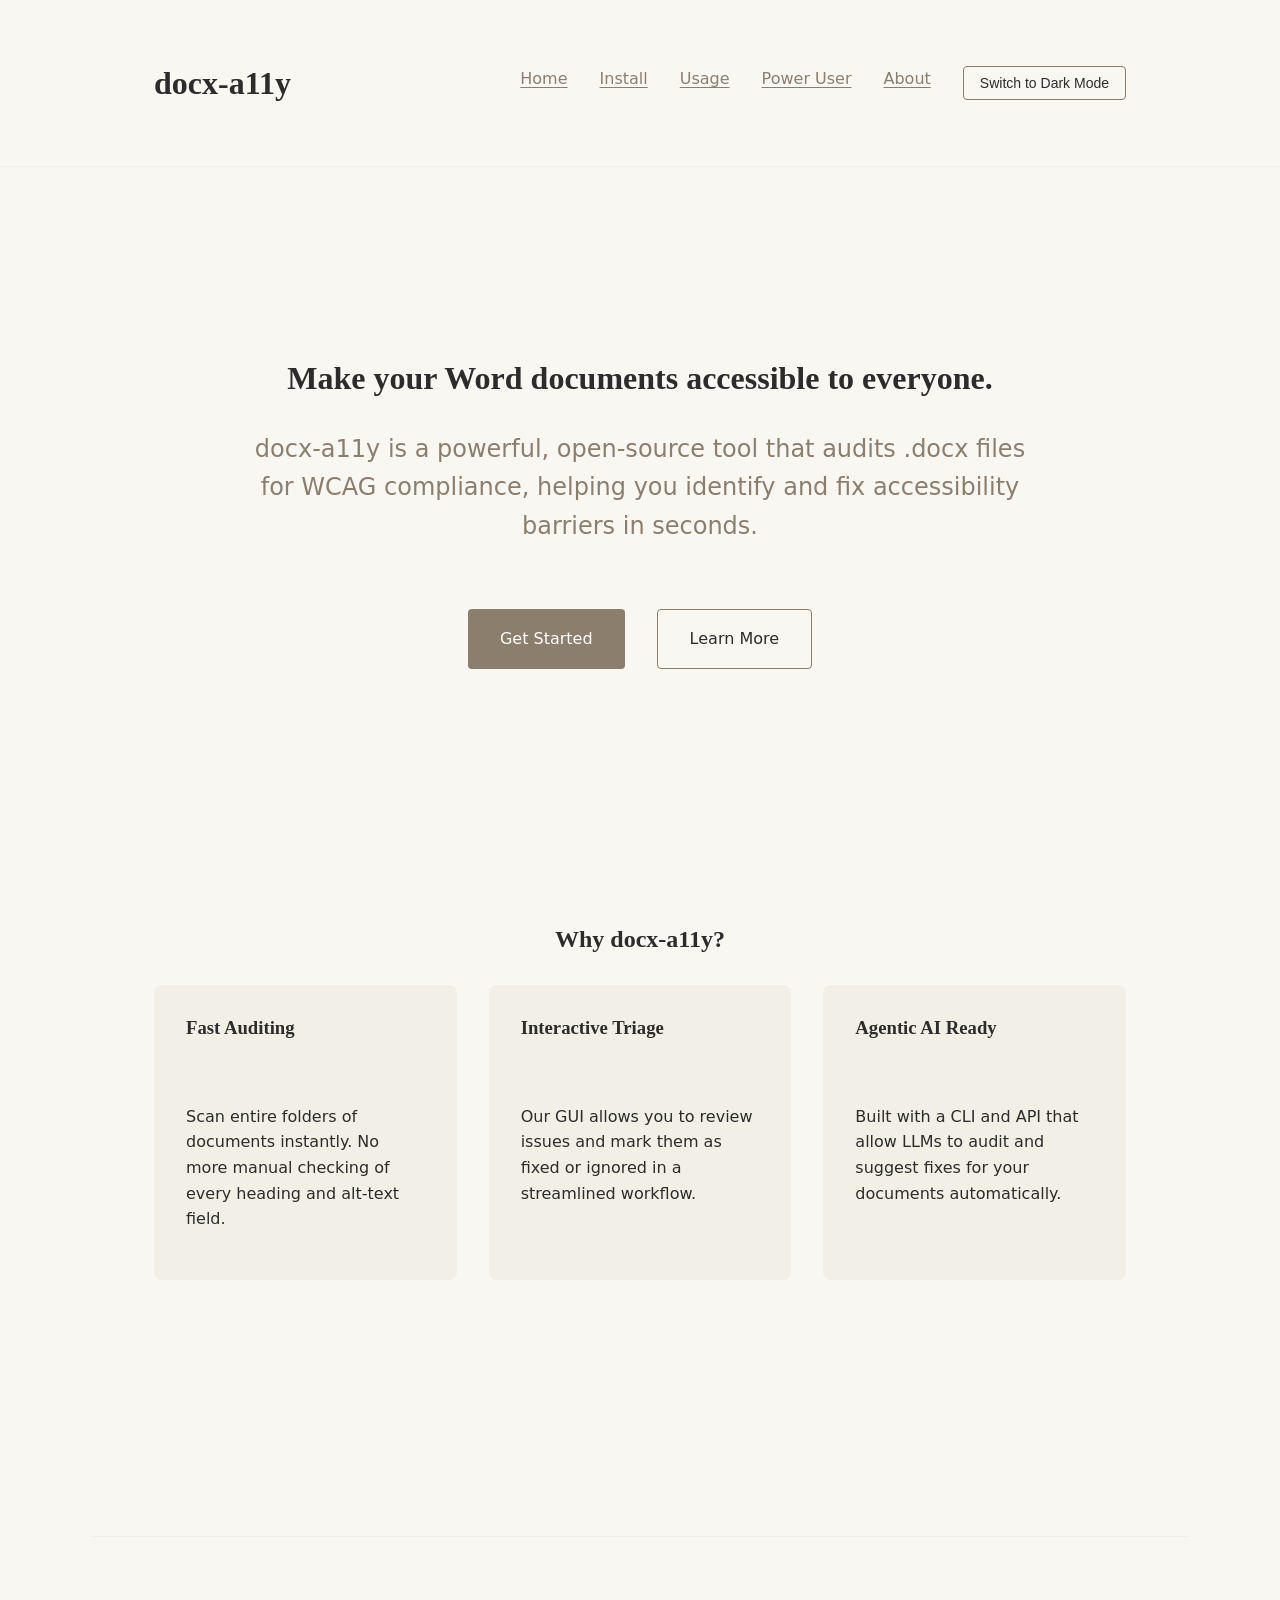
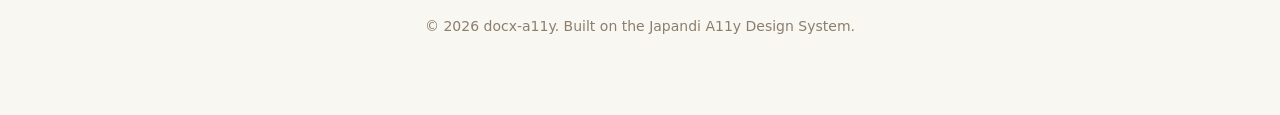
==== docs/index.html @ 51110c8d "feat: implement accessible documentation website" ====
<!DOCTYPE html>
<html lang="en">
<head>
  <meta charset="UTF-8">
  <meta name="viewport" content="width=device-width, initial-scale=1.0">
  <title>docx-a11y | Accessible Word Documents</title>
  <link rel="stylesheet" href="css/base.css">
  <link rel="stylesheet" href="css/layout.css">
  <link rel="stylesheet" href="css/modules.css">
</head>
<body>
  <header class="l-header">
    <div class="l-container l-header__nav">
      <h1 style="margin: 0;">docx-a11y</h1>
      <nav aria-label="Main Navigation">
        <ul class="l-header__links">
          <li><a href="index.html" aria-current="page">Home</a></li>
          <li><a href="install.html">Install</a></li>
          <li><a href="usage.html">Usage</a></li>
          <li><a href="power-user.html">Power User</a></li>
          <li><a href="about.html">About</a></li>
          <li><button id="theme-toggle" class="mod-theme-toggle" aria-pressed="false">Toggle Dark Mode</button></li>
        </ul>
      </nav>
    </div>
  </header>

  <main class="l-container">
    <section class="l-section" style="text-align: center; max-width: 800px; margin: 0 auto;">
      <h2 style="font-size: var(--sys-font-size-xl);">Make your Word documents accessible to everyone.</h2>
      <p style="font-size: var(--sys-font-size-lg); color: var(--sys-color-text-muted);">
        docx-a11y is a powerful, open-source tool that audits .docx files for WCAG compliance, 
        helping you identify and fix accessibility barriers in seconds.
      </p>
      <div style="display: flex; gap: var(--sys-space-md); justify-content: center; margin-top: var(--sys-space-lg);">
        <a href="install.html" class="mod-button">Get Started</a>
        <a href="about.html" class="mod-button" style="background-color: transparent; color: var(--sys-color-text-main); border: 1px solid var(--sys-color-text-muted);">Learn More</a>
      </div>
    </section>

    <section class="l-section">
      <h2 style="text-align: center;">Why docx-a11y?</h2>
      <div class="l-grid">
        <div class="mod-card">
          <h3>Fast Auditing</h3>
          <p>Scan entire folders of documents instantly. No more manual checking of every heading and alt-text field.</p>
        </div>
        <div class="mod-card">
          <h3>Interactive Triage</h3>
          <p>Our GUI allows you to review issues and mark them as fixed or ignored in a streamlined workflow.</p>
        </div>
        <div class="mod-card">
          <h3>Agentic AI Ready</h3>
          <p>Built with a CLI and API that allow LLMs to audit and suggest fixes for your documents automatically.</p>
        </div>
      </div>
    </section>
  </main>

  <footer class="l-footer l-container">
    <p>&copy; 2026 docx-a11y. Built on the Japandi A11y Design System.</p>
  </footer>

  <script src="js/theme.js"></script>
</body>
</html>
---- docs/css/base.css ----
/* 
  SMACSS: Base
  Derived from Japandi A11y Design System (DTS 2025.10)
*/

:root {
  /* Palette - Light Mode */
  --color-linen: #F9F7F2;
  --color-muted-linen: #F2EFE6;
  --color-charcoal: #2C2C2C;
  --color-muted-oak: #8C7E6D;
  
  /* Palette - Dark Mode */
  --color-deep-charcoal: #1A1A1A;
  --color-dark-muted: #252525;
  --color-soft-cream: #E5E2DA;
  --color-pale-oak: #B5A695;

  /* Semantic Tokens - Light (Default) */
  --sys-color-bg-primary: var(--color-linen);
  --sys-color-bg-surface: var(--color-muted-linen);
  --sys-color-text-main: var(--color-charcoal);
  --sys-color-text-muted: var(--color-muted-oak);
  --sys-color-accent: var(--color-muted-oak);

  /* Typography */
  --sys-font-family-sans: system-ui, -apple-system, BlinkMacSystemFont, "Segoe UI", Roboto, Helvetica, Arial, sans-serif;
  --sys-font-family-serif: Georgia, "Times New Roman", serif;
  --sys-font-size-base: 1rem;
  --sys-font-size-sm: 0.875rem;
  --sys-font-size-md: 1.25rem;
  --sys-font-size-lg: 1.5rem;
  --sys-font-size-xl: 2rem;
  --sys-line-height-body: 1.6;
  --sys-line-height-heading: 1.2;
  --sys-font-weight-regular: 400;
  --sys-font-weight-medium: 500;
  --sys-font-weight-bold: 700;

  /* Spacing */
  --sys-space-base: 0.5rem;
  --sys-space-xs: calc(var(--sys-space-base) * 1);
  --sys-space-sm: calc(var(--sys-space-base) * 2);
  --sys-space-md: calc(var(--sys-space-base) * 4);
  --sys-space-lg: calc(var(--sys-space-base) * 8);
  --sys-space-xl: calc(var(--sys-space-base) * 16);

  /* Borders */
  --sys-radius-sm: 4px;
  --sys-radius-md: 8px;
  --sys-radius-lg: 16px;
}

/* Dark Mode Overrides */
[data-theme="dark"] {
  --sys-color-bg-primary: var(--color-deep-charcoal);
  --sys-color-bg-surface: var(--color-dark-muted);
  --sys-color-text-main: var(--color-soft-cream);
  --sys-color-text-muted: var(--color-pale-oak);
  --sys-color-accent: var(--color-pale-oak);
}

/* Basic Reset */
*, *::before, *::after {
  box-sizing: border-box;
}

body {
  margin: 0;
  padding: 0;
  font-family: var(--sys-font-family-sans);
  font-size: var(--sys-font-size-base);
  line-height: var(--sys-line-height-body);
  background-color: var(--sys-color-bg-primary);
  color: var(--sys-color-text-main);
  transition: background-color 0.3s ease, color 0.3s ease;
}

h1, h2, h3, h4, h5, h6 {
  font-family: var(--sys-font-family-serif);
  line-height: var(--sys-line-height-heading);
  margin-top: 0;
  margin-bottom: var(--sys-space-md);
}

a {
  color: var(--sys-color-accent);
  text-decoration: underline;
  text-underline-offset: 3px;
}

a:focus-visible, 
button:focus-visible {
  outline: 3px solid var(--sys-color-accent);
  outline-offset: 2px;
}
---- docs/css/layout.css ----
/* 
  SMACSS: Layout
*/

.l-container {
  max-width: 1100px;
  margin: 0 auto;
  padding: 0 var(--sys-space-lg);
}

.l-header {
  padding: var(--sys-space-lg) 0;
  border-bottom: 1px solid var(--sys-color-bg-surface);
  margin-bottom: var(--sys-space-lg);
}

.l-header__nav {
  display: flex;
  justify-content: space-between;
  align-items: center;
}

.l-header__links {
  display: flex;
  gap: var(--sys-space-md);
  list-style: none;
  margin: 0;
  padding: 0;
}

.l-footer {
  margin-top: var(--sys-space-xl);
  padding: var(--sys-space-lg) 0;
  border-top: 1px solid var(--sys-color-bg-surface);
  text-align: center;
  font-size: var(--sys-font-size-sm);
  color: var(--sys-color-text-muted);
}

.l-grid {
  display: grid;
  grid-template-columns: repeat(auto-fill, minmax(300px, 1fr));
  gap: var(--sys-space-md);
}

.l-section {
  padding: var(--sys-space-xl) 0;
}
---- docs/css/modules.css ----
/* 
  SMACSS: Modules
*/

.mod-card {
  background-color: var(--sys-color-bg-surface);
  border-radius: var(--sys-radius-md);
  padding: var(--sys-space-md);
  display: flex;
  flex-direction: column;
  gap: var(--sys-space-sm);
  transition: transform 0.2s ease;
}

.mod-card:hover {
  transform: translateY(-4px);
}

.mod-button {
  display: inline-flex;
  align-items: center;
  justify-content: center;
  padding: var(--sys-space-sm) var(--sys-space-md);
  background-color: var(--sys-color-accent);
  color: white;
  border: none;
  border-radius: var(--sys-radius-sm);
  cursor: pointer;
  font-weight: var(--sys-font-weight-medium);
  text-decoration: none;
  transition: opacity 0.2s ease;
}

.mod-button:hover {
  opacity: 0.9;
}

.mod-code-block {
  background-color: var(--color-deep-charcoal);
  color: var(--color-soft-cream);
  padding: var(--sys-space-md);
  border-radius: var(--sys-radius-sm);
  font-family: monospace;
  overflow-x: auto;
  margin: var(--sys-space-md) 0;
}

.mod-alert {
  padding: var(--sys-space-md);
  border-left: 4px solid var(--sys-color-accent);
  background-color: var(--sys-color-bg-surface);
  margin: var(--sys-space-md) 0;
  border-radius: 0 var(--sys-radius-sm) var(--sys-radius-sm) 0;
}

.mod-table {
  width: 100%;
  border-collapse: collapse;
  margin: var(--sys-space-md) 0;
}

.mod-table th, .mod-table td {
  text-align: left;
  padding: var(--sys-space-sm);
  border-bottom: 1px solid var(--sys-color-bg-surface);
}

.mod-table th {
  font-weight: var(--sys-font-weight-bold);
  background-color: var(--sys-color-bg-surface);
}

.mod-theme-toggle {
  background: none;
  border: 1px solid var(--sys-color-text-muted);
  color: var(--sys-color-text-main);
  padding: var(--sys-space-xs) var(--sys-space-sm);
  border-radius: var(--sys-radius-sm);
  cursor: pointer;
  font-size: var(--sys-font-size-sm);
}
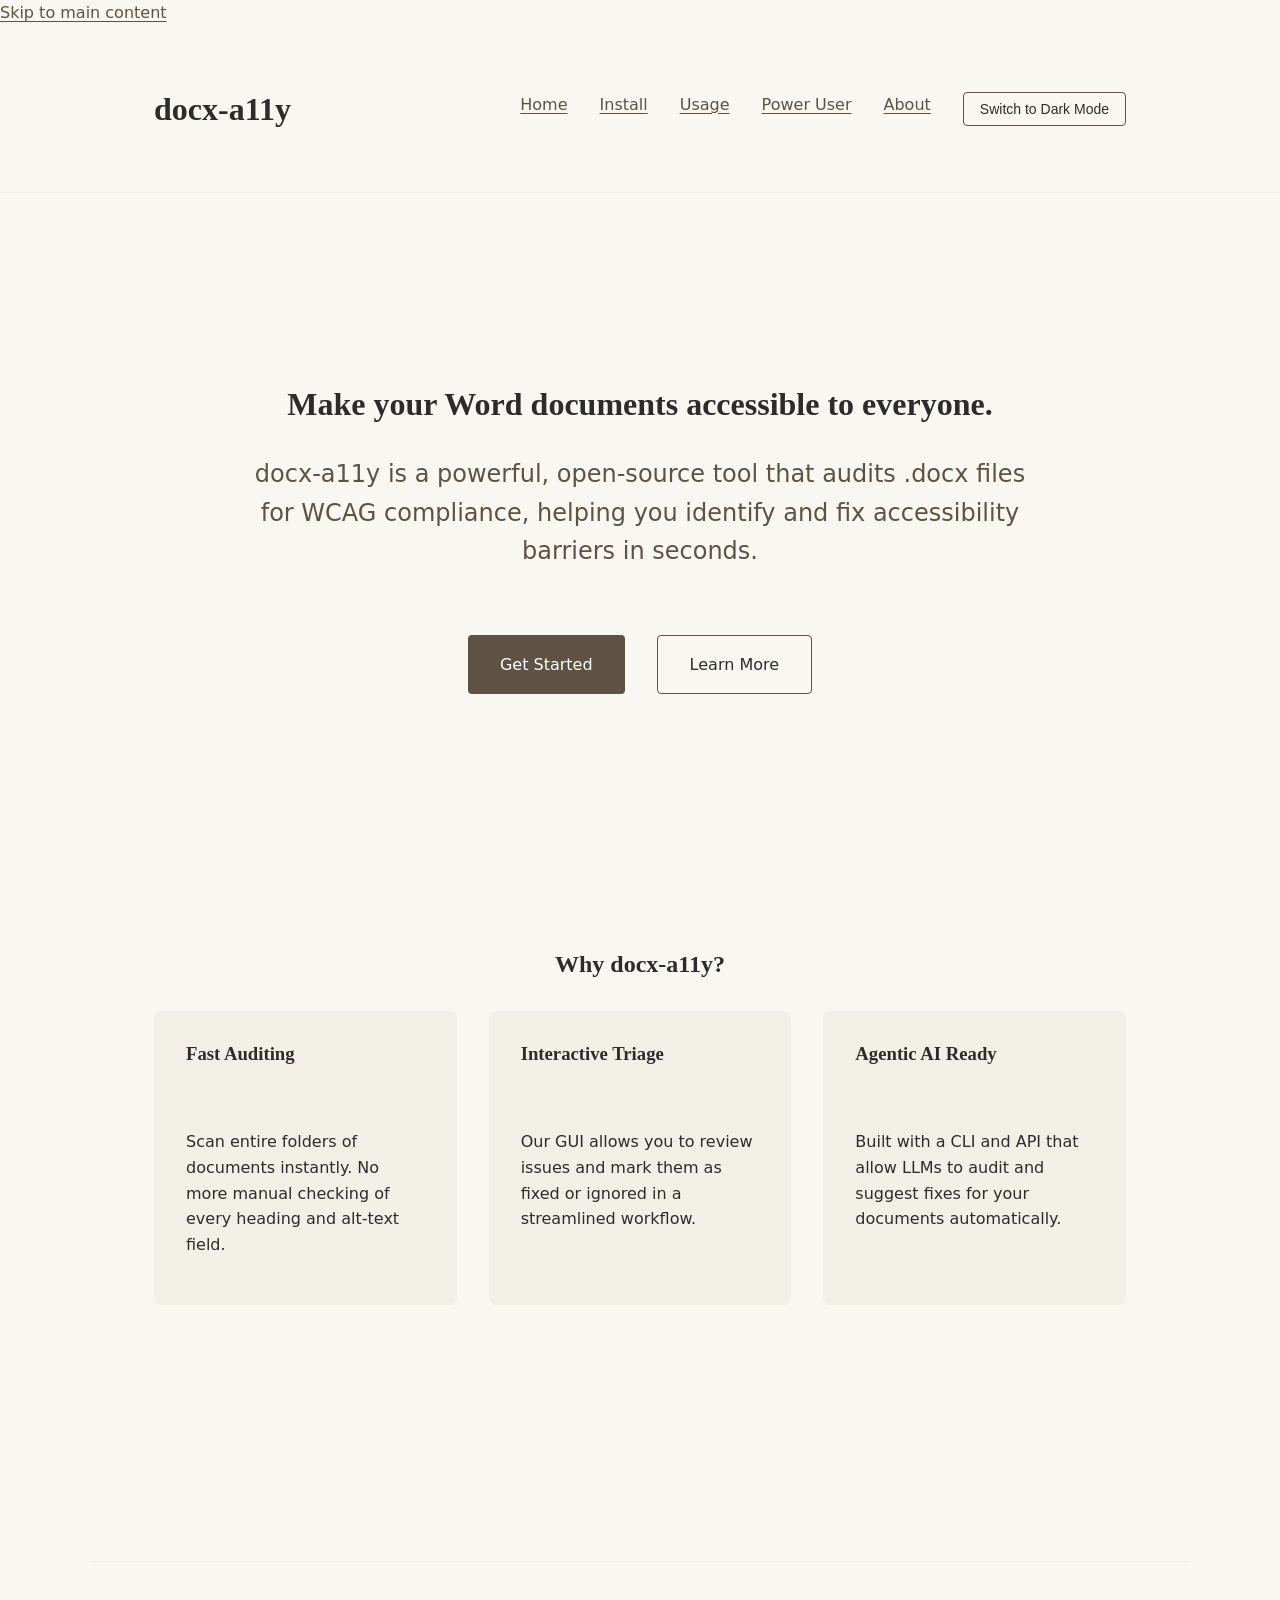
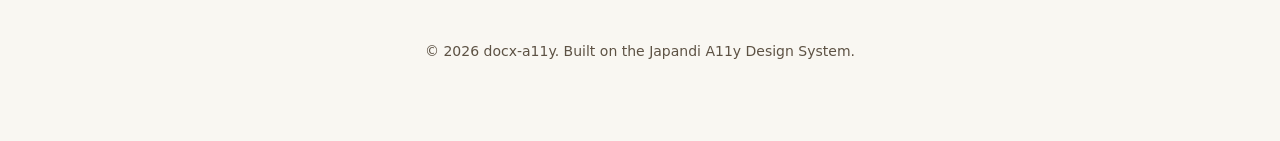
==== commit b67f0cca: "audit: complete accessibility audit and remediate contrast ratios" ====
--- a/docs/index.html
+++ b/docs/index.html
@@ -4,11 +4,13 @@
   <meta charset="UTF-8">
   <meta name="viewport" content="width=device-width, initial-scale=1.0">
   <title>docx-a11y | Accessible Word Documents</title>
+  <link rel="canonical" href="https://thirstyhead.com/docx-a11y/index.html">
   <link rel="stylesheet" href="css/base.css">
   <link rel="stylesheet" href="css/layout.css">
   <link rel="stylesheet" href="css/modules.css">
 </head>
 <body>
+  <a href="#main" class="skip-link">Skip to main content</a>
   <header class="l-header">
     <div class="l-container l-header__nav">
       <h1 style="margin: 0;">docx-a11y</h1>
@@ -25,7 +27,7 @@
     </div>
   </header>
 
-  <main class="l-container">
+  <main id="main" class="l-container">
     <section class="l-section" style="text-align: center; max-width: 800px; margin: 0 auto;">
       <h2 style="font-size: var(--sys-font-size-xl);">Make your Word documents accessible to everyone.</h2>
       <p style="font-size: var(--sys-font-size-lg); color: var(--sys-color-text-muted);">
--- a/docs/css/base.css
+++ b/docs/css/base.css
@@ -8,7 +8,7 @@
   --color-linen: #F9F7F2;
   --color-muted-linen: #F2EFE6;
   --color-charcoal: #2C2C2C;
-  --color-muted-oak: #8C7E6D;
+  --color-muted-oak: #5D5244;
   
   /* Palette - Dark Mode */
   --color-deep-charcoal: #1A1A1A;
